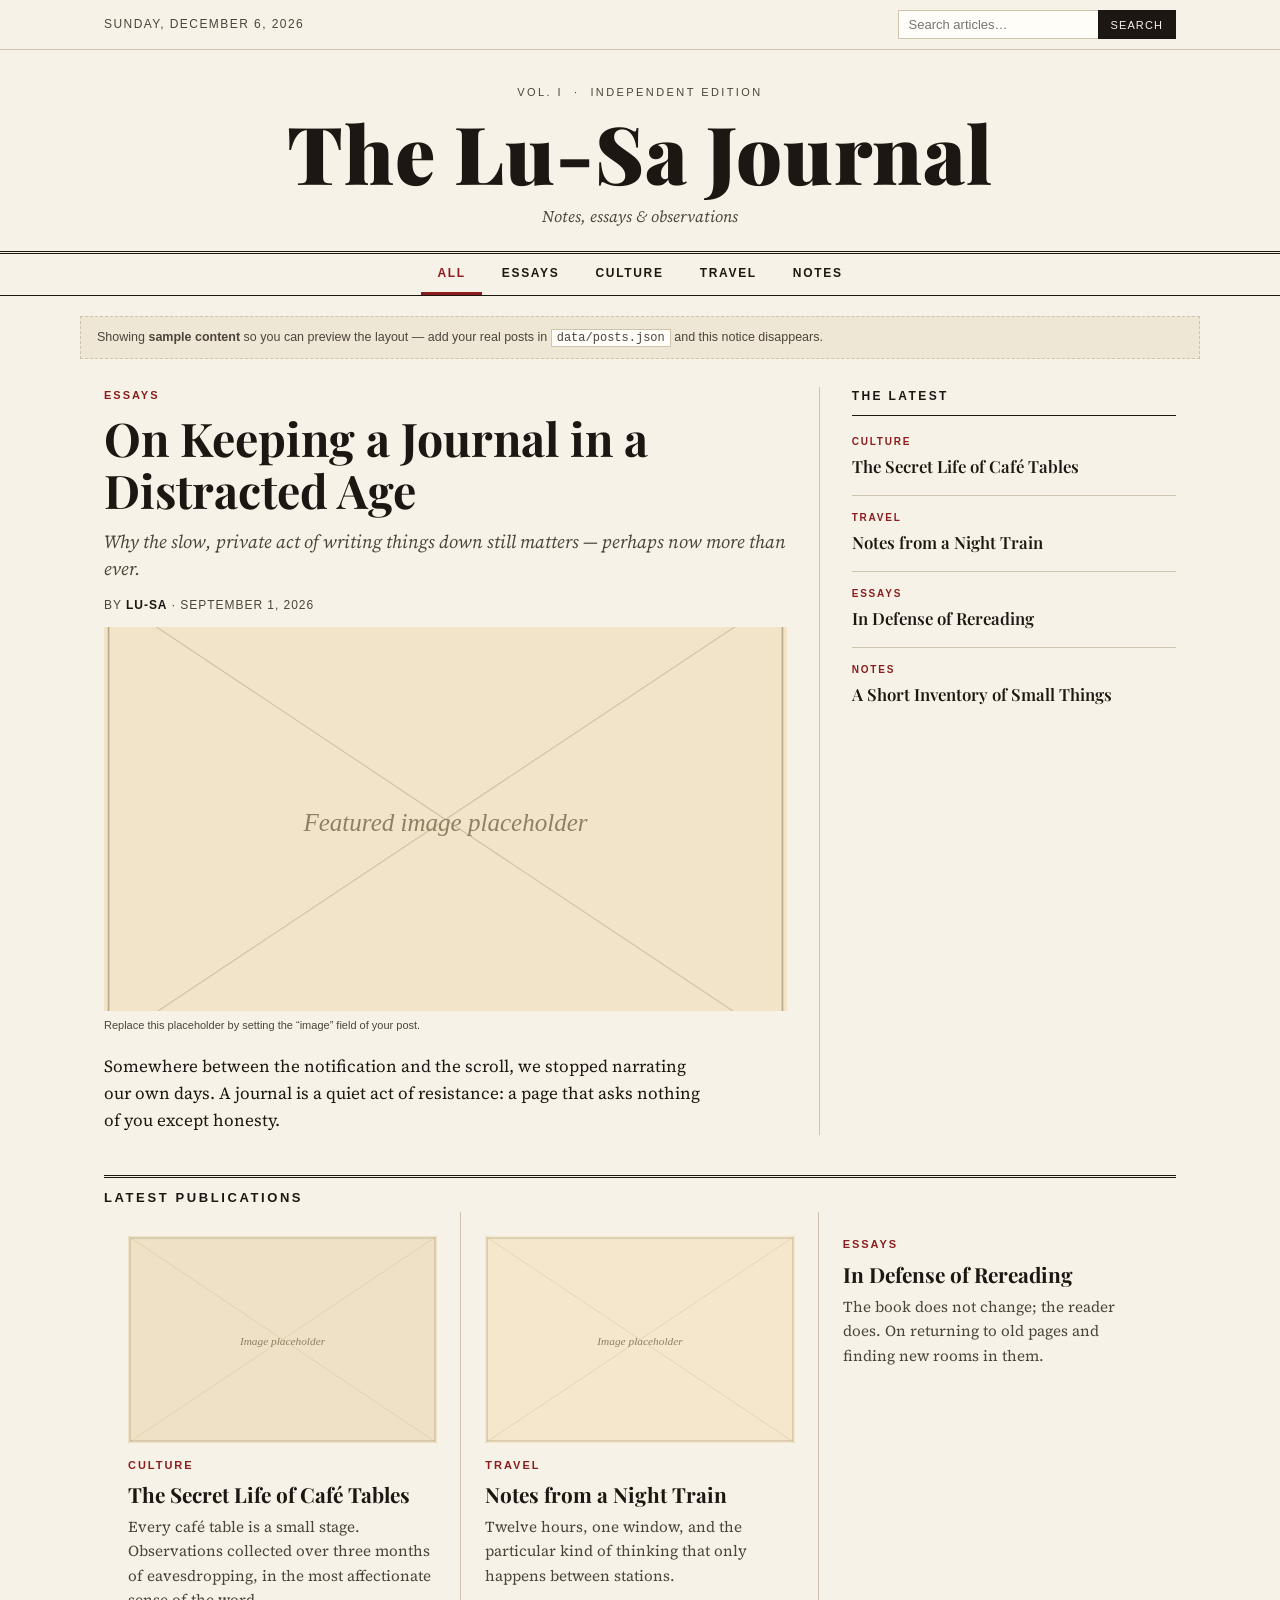
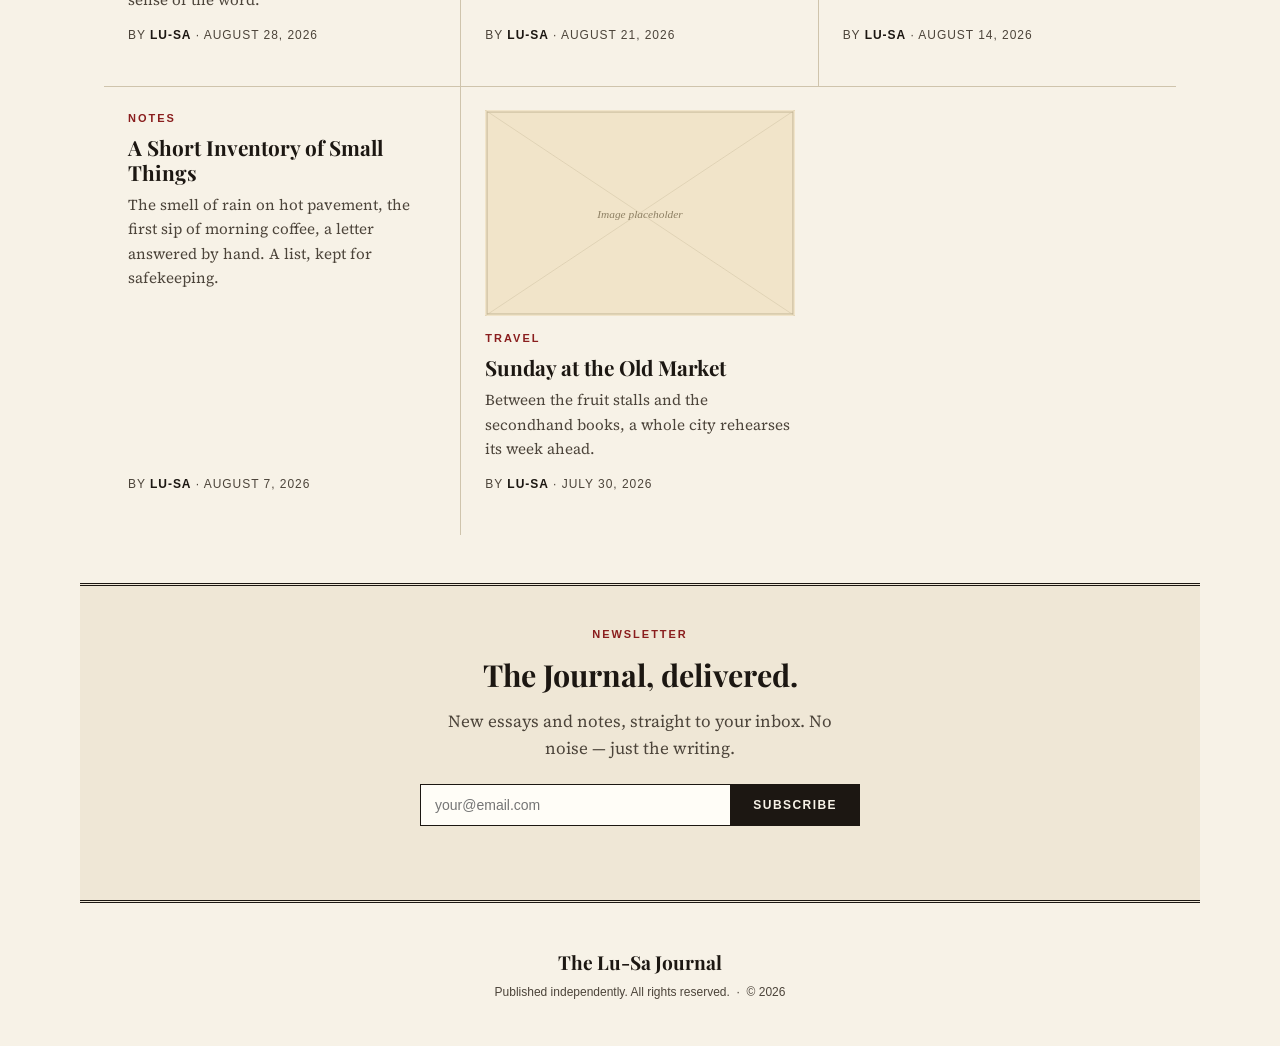
==== index.html @ d211409c "Build newspaper-style journal website Static HTML/CSS/JS site with a classic print-newspaper look: f" ====
<!DOCTYPE html>
<html lang="en">
<head>
  <meta charset="UTF-8" />
  <meta name="viewport" content="width=device-width, initial-scale=1.0" />
  <meta name="description" content="The Lu-Sa Journal — notes, essays and observations." />
  <title>The Lu-Sa Journal</title>
  <link rel="preconnect" href="https://fonts.googleapis.com" />
  <link rel="preconnect" href="https://fonts.gstatic.com" crossorigin />
  <link
    href="https://fonts.googleapis.com/css2?family=Playfair+Display:ital,wght@0,400;0,600;0,700;0,900;1,400&family=Source+Serif+4:ital,wght@0,400;0,600;1,400&display=swap"
    rel="stylesheet"
  />
  <link rel="stylesheet" href="css/styles.css" />
</head>
<body>
  <a class="skip-link" href="#main">Skip to content</a>

  <!-- Top bar: date + search -->
  <div class="topbar">
    <div class="container topbar__inner">
      <span class="topbar__date" id="current-date"></span>
      <form class="search" id="search-form" role="search" aria-label="Search the journal">
        <input
          type="search"
          id="search-input"
          class="search__input"
          placeholder="Search articles…"
          aria-label="Search articles"
          autocomplete="off"
        />
        <button type="submit" class="search__btn" aria-label="Search">Search</button>
      </form>
    </div>
  </div>

  <!-- Masthead -->
  <header class="masthead">
    <div class="container">
      <p class="masthead__edition">Vol. I &nbsp;·&nbsp; Independent Edition</p>
      <h1 class="masthead__title"><a href="#/" id="site-name">The Lu-Sa Journal</a></h1>
      <p class="masthead__tagline" id="site-tagline">Notes, essays &amp; observations</p>
    </div>
  </header>

  <!-- Category navigation -->
  <nav class="nav" aria-label="Categories">
    <div class="container">
      <ul class="nav__list" id="category-nav">
        <!-- populated by app.js -->
      </ul>
    </div>
  </nav>

  <!-- Sample-content notice (shown only while posts.json is empty) -->
  <div class="sample-notice container" id="sample-notice" hidden>
    Showing <strong>sample content</strong> so you can preview the layout — add your real posts in
    <code>data/posts.json</code> and this notice disappears.
  </div>

  <main id="main" class="container">
    <!-- Home view -->
    <section id="view-home">
      <div id="featured-slot"></div>
      <div class="section-head" id="grid-heading-wrap">
        <h2 class="section-head__title" id="grid-heading">Latest Publications</h2>
      </div>
      <div class="post-grid" id="post-grid"></div>
      <p class="empty-state" id="empty-state" hidden></p>
    </section>

    <!-- Single article view -->
    <section id="view-post" hidden></section>
  </main>

  <!-- Newsletter -->
  <section class="newsletter">
    <div class="container newsletter__box">
      <p class="kicker">Newsletter</p>
      <h2 class="newsletter__title">The Journal, delivered.</h2>
      <p class="newsletter__text">
        New essays and notes, straight to your inbox. No noise — just the writing.
      </p>
      <form class="newsletter__form" id="newsletter-form">
        <input
          type="email"
          id="newsletter-email"
          class="newsletter__input"
          placeholder="your@email.com"
          aria-label="Email address"
          required
        />
        <button type="submit" class="newsletter__btn">Subscribe</button>
      </form>
      <p class="newsletter__feedback" id="newsletter-feedback" role="status" aria-live="polite"></p>
    </div>
  </section>

  <footer class="footer">
    <div class="container footer__inner">
      <p class="footer__name" id="footer-name">The Lu-Sa Journal</p>
      <p class="footer__meta">
        <span id="footer-text">Published independently. All rights reserved.</span>
        &nbsp;·&nbsp; © <span id="footer-year"></span>
      </p>
    </div>
  </footer>

  <script src="js/app.js"></script>
</body>
</html>
---- css/styles.css ----
/* ============================================================
   The Lu-Sa Journal — classic newspaper look, modern build
   Palette: paper/sepia + ink black + one editorial accent.
   Change --accent to re-color the whole site.
   ============================================================ */

:root {
  --paper: #f7f2e7;
  --paper-deep: #efe7d6;
  --ink: #1c1712;
  --ink-soft: #4c443a;
  --rule: #cfc4ac;
  --rule-strong: #1c1712;
  --accent: #8a1e1e;

  --font-display: "Playfair Display", Georgia, "Times New Roman", serif;
  --font-body: "Source Serif 4", Georgia, "Times New Roman", serif;
  --font-ui: "Helvetica Neue", Helvetica, Arial, sans-serif;

  --measure: 68ch;
}

* { box-sizing: border-box; }

html { scroll-behavior: smooth; }

body {
  margin: 0;
  background: var(--paper);
  color: var(--ink);
  font-family: var(--font-body);
  font-size: 17px;
  line-height: 1.6;
}

.container {
  max-width: 1120px;
  margin: 0 auto;
  padding: 0 24px;
}

a { color: inherit; }

img { max-width: 100%; display: block; }

.skip-link {
  position: absolute;
  left: -999px;
  top: 0;
  background: var(--ink);
  color: var(--paper);
  padding: 8px 16px;
  z-index: 100;
}
.skip-link:focus { left: 0; }

/* ---------- Top bar ---------- */

.topbar {
  border-bottom: 1px solid var(--rule);
  font-family: var(--font-ui);
  font-size: 12px;
}

.topbar__inner {
  display: flex;
  align-items: center;
  justify-content: space-between;
  gap: 16px;
  padding-top: 10px;
  padding-bottom: 10px;
}

.topbar__date {
  text-transform: uppercase;
  letter-spacing: 0.12em;
  color: var(--ink-soft);
}

.search {
  display: flex;
  align-items: stretch;
}

.search__input {
  font-family: var(--font-ui);
  font-size: 13px;
  padding: 6px 10px;
  border: 1px solid var(--rule);
  border-right: none;
  background: #fffdf7;
  color: var(--ink);
  width: 200px;
  outline: none;
}

.search__input:focus { border-color: var(--ink); }

.search__btn {
  font-family: var(--font-ui);
  font-size: 11px;
  text-transform: uppercase;
  letter-spacing: 0.1em;
  padding: 6px 12px;
  border: 1px solid var(--ink);
  background: var(--ink);
  color: var(--paper);
  cursor: pointer;
}

.search__btn:hover { background: var(--accent); border-color: var(--accent); }

/* ---------- Masthead ---------- */

.masthead {
  text-align: center;
  padding: 34px 0 22px;
}

.masthead__edition {
  margin: 0 0 10px;
  font-family: var(--font-ui);
  font-size: 11px;
  text-transform: uppercase;
  letter-spacing: 0.22em;
  color: var(--ink-soft);
}

.masthead__title {
  margin: 0;
  font-family: var(--font-display);
  font-weight: 900;
  font-size: clamp(2.6rem, 7vw, 5rem);
  letter-spacing: 0.01em;
  line-height: 1;
}

.masthead__title a { text-decoration: none; }

.masthead__tagline {
  margin: 12px 0 0;
  font-style: italic;
  color: var(--ink-soft);
  font-size: 1rem;
}

/* ---------- Category nav ---------- */

.nav {
  border-top: 3px double var(--rule-strong);
  border-bottom: 1px solid var(--rule-strong);
  position: sticky;
  top: 0;
  background: var(--paper);
  z-index: 10;
}

.nav__list {
  list-style: none;
  margin: 0;
  padding: 0;
  display: flex;
  flex-wrap: wrap;
  justify-content: center;
  gap: 4px;
}

.nav__link {
  display: inline-block;
  padding: 12px 16px;
  font-family: var(--font-ui);
  font-size: 12px;
  font-weight: 600;
  text-transform: uppercase;
  letter-spacing: 0.14em;
  text-decoration: none;
  color: var(--ink);
  border-bottom: 3px solid transparent;
  cursor: pointer;
  background: none;
  border-top: none;
  border-left: none;
  border-right: none;
}

.nav__link:hover { color: var(--accent); }

.nav__link.is-active {
  color: var(--accent);
  border-bottom-color: var(--accent);
}

/* ---------- Sample notice ---------- */

.sample-notice {
  margin-top: 20px;
  padding: 10px 16px;
  border: 1px dashed var(--rule);
  background: var(--paper-deep);
  font-family: var(--font-ui);
  font-size: 12.5px;
  color: var(--ink-soft);
}

.sample-notice code {
  font-size: 12px;
  background: #fffdf7;
  padding: 1px 5px;
  border: 1px solid var(--rule);
}

/* ---------- Shared editorial bits ---------- */

.kicker {
  margin: 0 0 8px;
  font-family: var(--font-ui);
  font-size: 11px;
  font-weight: 700;
  text-transform: uppercase;
  letter-spacing: 0.18em;
  color: var(--accent);
}

.byline {
  font-family: var(--font-ui);
  font-size: 12px;
  text-transform: uppercase;
  letter-spacing: 0.08em;
  color: var(--ink-soft);
}

.byline strong { color: var(--ink); font-weight: 700; }

.section-head {
  margin-top: 40px;
  border-top: 3px double var(--rule-strong);
  padding-top: 10px;
}

.section-head__title {
  margin: 0;
  font-family: var(--font-ui);
  font-size: 13px;
  font-weight: 700;
  text-transform: uppercase;
  letter-spacing: 0.2em;
}

/* ---------- Featured story ---------- */

.featured {
  display: grid;
  grid-template-columns: 2fr 1fr;
  margin-top: 28px;
}

.featured__main { padding-right: 32px; }

.featured__figure { margin: 0 0 18px; }

.featured__figure img {
  width: 100%;
  aspect-ratio: 16 / 9;
  object-fit: cover;
  filter: sepia(0.12);
}

.featured__caption {
  font-family: var(--font-ui);
  font-size: 11px;
  color: var(--ink-soft);
  margin-top: 6px;
}

.featured__title {
  margin: 0 0 12px;
  font-family: var(--font-display);
  font-weight: 700;
  font-size: clamp(1.8rem, 4vw, 2.9rem);
  line-height: 1.12;
}

.featured__title a { text-decoration: none; }
.featured__title a:hover { color: var(--accent); }

.featured__subtitle {
  margin: 0 0 14px;
  font-size: 1.15rem;
  font-style: italic;
  color: var(--ink-soft);
  line-height: 1.45;
}

.featured__excerpt { margin: 14px 0 0; max-width: var(--measure); }

/* Sidebar: latest headlines */

.featured__aside {
  border-left: 1px solid var(--rule);
  padding-left: 32px;
}

.aside-title {
  margin: 0 0 4px;
  font-family: var(--font-ui);
  font-size: 12px;
  font-weight: 700;
  text-transform: uppercase;
  letter-spacing: 0.2em;
  border-bottom: 1px solid var(--rule-strong);
  padding-bottom: 8px;
}

.aside-list { list-style: none; margin: 0; padding: 0; }

.aside-list li {
  padding: 14px 0;
  border-bottom: 1px solid var(--rule);
}

.aside-list li:last-child { border-bottom: none; }

.aside-list .kicker { margin-bottom: 4px; font-size: 10px; }

.aside-list a {
  font-family: var(--font-display);
  font-weight: 600;
  font-size: 1.05rem;
  line-height: 1.25;
  text-decoration: none;
}

.aside-list a:hover { color: var(--accent); }

/* ---------- Post grid ---------- */

.post-grid {
  display: grid;
  grid-template-columns: repeat(3, 1fr);
  overflow: hidden; /* hides the outermost column rules */
  margin-top: 4px;
}

.card {
  padding: 24px 24px 28px;
  border-left: 1px solid var(--rule);
  border-bottom: 1px solid var(--rule);
  margin-left: -1px;   /* first column's left rule slides out of view */
  margin-bottom: -1px; /* last row's bottom rule slides out of view */
  display: flex;
  flex-direction: column;
}

.card__img {
  width: 100%;
  aspect-ratio: 3 / 2;
  object-fit: cover;
  margin-bottom: 14px;
  filter: sepia(0.12);
}

.card__title {
  margin: 0 0 8px;
  font-family: var(--font-display);
  font-weight: 700;
  font-size: 1.3rem;
  line-height: 1.2;
}

.card__title a { text-decoration: none; }
.card__title a:hover { color: var(--accent); }

.card__excerpt {
  margin: 0 0 14px;
  font-size: 0.95rem;
  color: var(--ink-soft);
}

.card .byline { margin-top: auto; }

.empty-state {
  margin: 48px 0 64px;
  text-align: center;
  font-style: italic;
  color: var(--ink-soft);
}

/* ---------- Single article ---------- */

.article { padding: 36px 0 20px; }

.article__back {
  font-family: var(--font-ui);
  font-size: 12px;
  text-transform: uppercase;
  letter-spacing: 0.12em;
  text-decoration: none;
  color: var(--ink-soft);
}

.article__back:hover { color: var(--accent); }

.article__header {
  max-width: 780px;
  margin: 24px auto 0;
  text-align: center;
}

.article__title {
  margin: 0 0 14px;
  font-family: var(--font-display);
  font-weight: 700;
  font-size: clamp(2rem, 5vw, 3.2rem);
  line-height: 1.1;
}

.article__subtitle {
  margin: 0 0 18px;
  font-size: 1.2rem;
  font-style: italic;
  color: var(--ink-soft);
}

.article__rule {
  width: 80px;
  margin: 22px auto;
  border: none;
  border-top: 3px double var(--rule-strong);
}

.article__figure { max-width: 900px; margin: 28px auto 0; }

.article__figure img {
  width: 100%;
  max-height: 480px;
  object-fit: cover;
  filter: sepia(0.12);
}

.article__figure figcaption {
  font-family: var(--font-ui);
  font-size: 11px;
  color: var(--ink-soft);
  margin-top: 8px;
  text-align: center;
}

.article__body {
  max-width: var(--measure);
  margin: 32px auto 0;
  font-size: 1.08rem;
  line-height: 1.75;
}

.article__body p { margin: 0 0 1.4em; }

.article__body > p:first-child::first-letter {
  font-family: var(--font-display);
  font-weight: 700;
  font-size: 3.4em;
  float: left;
  line-height: 0.85;
  padding: 4px 10px 0 0;
  color: var(--accent);
}

/* ---------- Newsletter ---------- */

.newsletter { padding: 48px 24px 8px; }

.newsletter__box {
  border-top: 3px double var(--rule-strong);
  border-bottom: 3px double var(--rule-strong);
  background: var(--paper-deep);
  text-align: center;
  padding: 40px 24px 44px;
}

.newsletter__title {
  margin: 0 0 8px;
  font-family: var(--font-display);
  font-weight: 700;
  font-size: 1.9rem;
}

.newsletter__text {
  margin: 0 auto 22px;
  max-width: 46ch;
  color: var(--ink-soft);
}

.newsletter__form {
  display: flex;
  justify-content: center;
  max-width: 440px;
  margin: 0 auto;
}

.newsletter__input {
  flex: 1;
  font-family: var(--font-ui);
  font-size: 14px;
  padding: 12px 14px;
  border: 1px solid var(--ink);
  border-right: none;
  background: #fffdf7;
  color: var(--ink);
  outline: none;
  min-width: 0;
}

.newsletter__btn {
  font-family: var(--font-ui);
  font-size: 12px;
  font-weight: 700;
  text-transform: uppercase;
  letter-spacing: 0.12em;
  padding: 12px 22px;
  border: 1px solid var(--ink);
  background: var(--ink);
  color: var(--paper);
  cursor: pointer;
}

.newsletter__btn:hover { background: var(--accent); border-color: var(--accent); }

.newsletter__feedback {
  margin: 14px 0 0;
  font-family: var(--font-ui);
  font-size: 13px;
  min-height: 1.2em;
}

.newsletter__feedback.is-ok { color: #2c5f2d; }
.newsletter__feedback.is-error { color: var(--accent); }

/* ---------- Footer ---------- */

.footer { padding: 36px 0 44px; }

.footer__inner { text-align: center; }

.footer__name {
  margin: 0 0 6px;
  font-family: var(--font-display);
  font-weight: 700;
  font-size: 1.2rem;
}

.footer__meta {
  margin: 0;
  font-family: var(--font-ui);
  font-size: 12px;
  color: var(--ink-soft);
}

/* ---------- Responsive ---------- */

@media (max-width: 900px) {
  .featured { grid-template-columns: 1fr; }
  .featured__main { padding-right: 0; }
  .featured__aside {
    border-left: none;
    border-top: 3px double var(--rule-strong);
    padding-left: 0;
    margin-top: 28px;
    padding-top: 16px;
  }
  .post-grid { grid-template-columns: repeat(2, 1fr); }
}

@media (max-width: 600px) {
  body { font-size: 16px; }
  .topbar__inner { flex-direction: column; align-items: stretch; gap: 8px; }
  .topbar__date { text-align: center; }
  .search__input { width: 100%; flex: 1; }
  .search { width: 100%; }
  .post-grid { grid-template-columns: 1fr; }
  .card { padding-left: 0; padding-right: 0; }
  .newsletter__form { flex-direction: column; gap: 10px; }
  .newsletter__input { border-right: 1px solid var(--ink); }
}
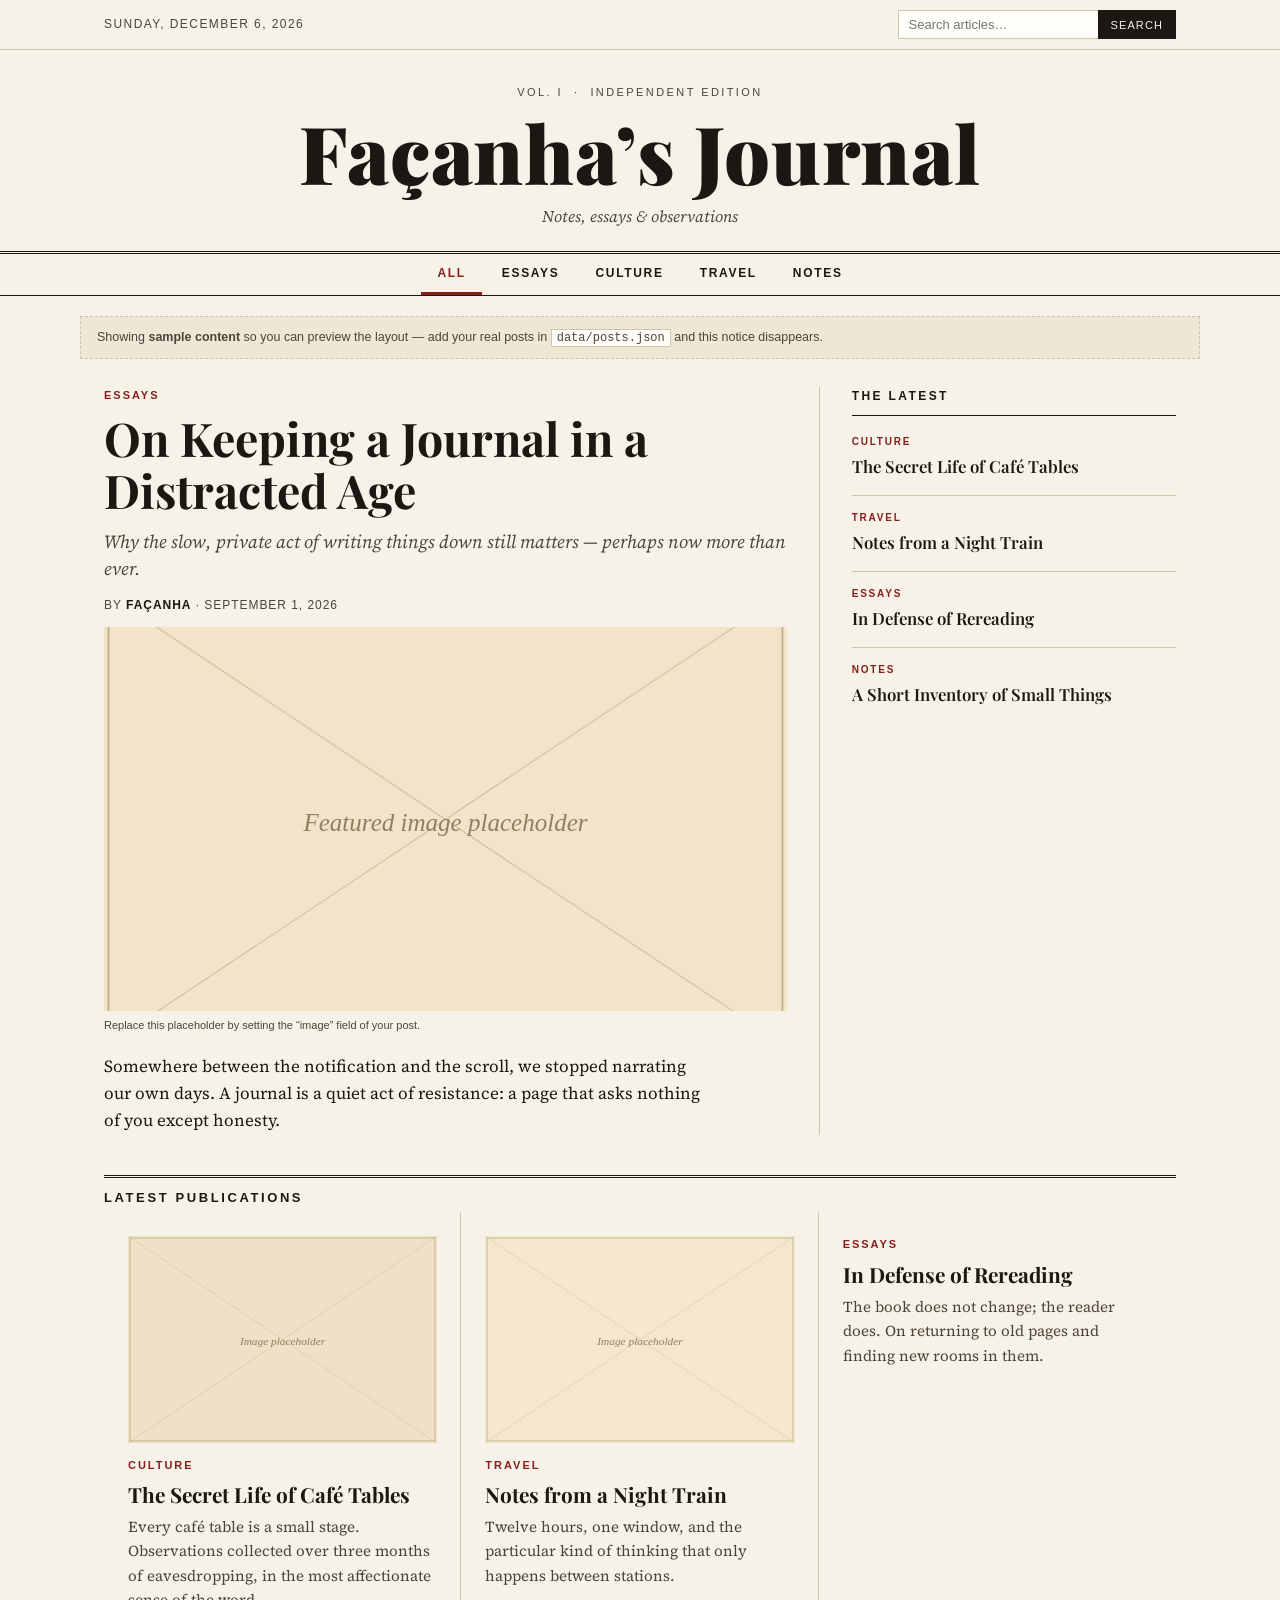
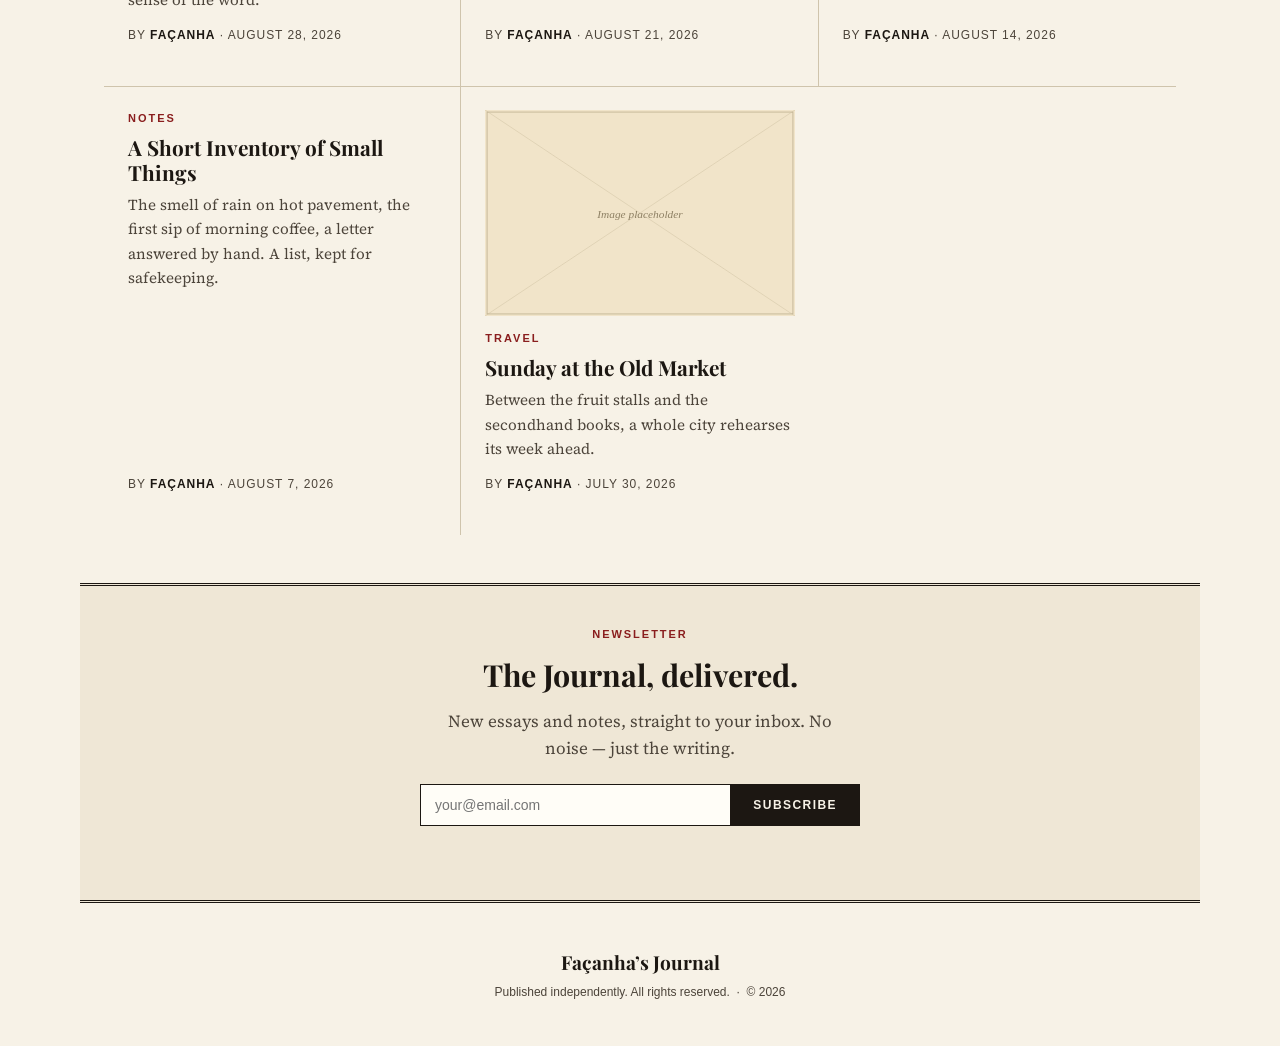
==== commit 41c463c4: "Rename site to Façanha’s Journal Co-Authored-By: Claude Fable 5 <noreply@anthropic.com> Claude-Sessi" ====
--- a/index.html
+++ b/index.html
@@ -3,8 +3,8 @@
 <head>
   <meta charset="UTF-8" />
   <meta name="viewport" content="width=device-width, initial-scale=1.0" />
-  <meta name="description" content="The Lu-Sa Journal — notes, essays and observations." />
-  <title>The Lu-Sa Journal</title>
+  <meta name="description" content="Façanha’s Journal — notes, essays and observations." />
+  <title>Façanha’s Journal</title>
   <link rel="preconnect" href="https://fonts.googleapis.com" />
   <link rel="preconnect" href="https://fonts.gstatic.com" crossorigin />
   <link
@@ -38,7 +38,7 @@
   <header class="masthead">
     <div class="container">
       <p class="masthead__edition">Vol. I &nbsp;·&nbsp; Independent Edition</p>
-      <h1 class="masthead__title"><a href="#/" id="site-name">The Lu-Sa Journal</a></h1>
+      <h1 class="masthead__title"><a href="#/" id="site-name">Façanha’s Journal</a></h1>
       <p class="masthead__tagline" id="site-tagline">Notes, essays &amp; observations</p>
     </div>
   </header>
@@ -98,7 +98,7 @@
 
   <footer class="footer">
     <div class="container footer__inner">
-      <p class="footer__name" id="footer-name">The Lu-Sa Journal</p>
+      <p class="footer__name" id="footer-name">Façanha’s Journal</p>
       <p class="footer__meta">
         <span id="footer-text">Published independently. All rights reserved.</span>
         &nbsp;·&nbsp; © <span id="footer-year"></span>
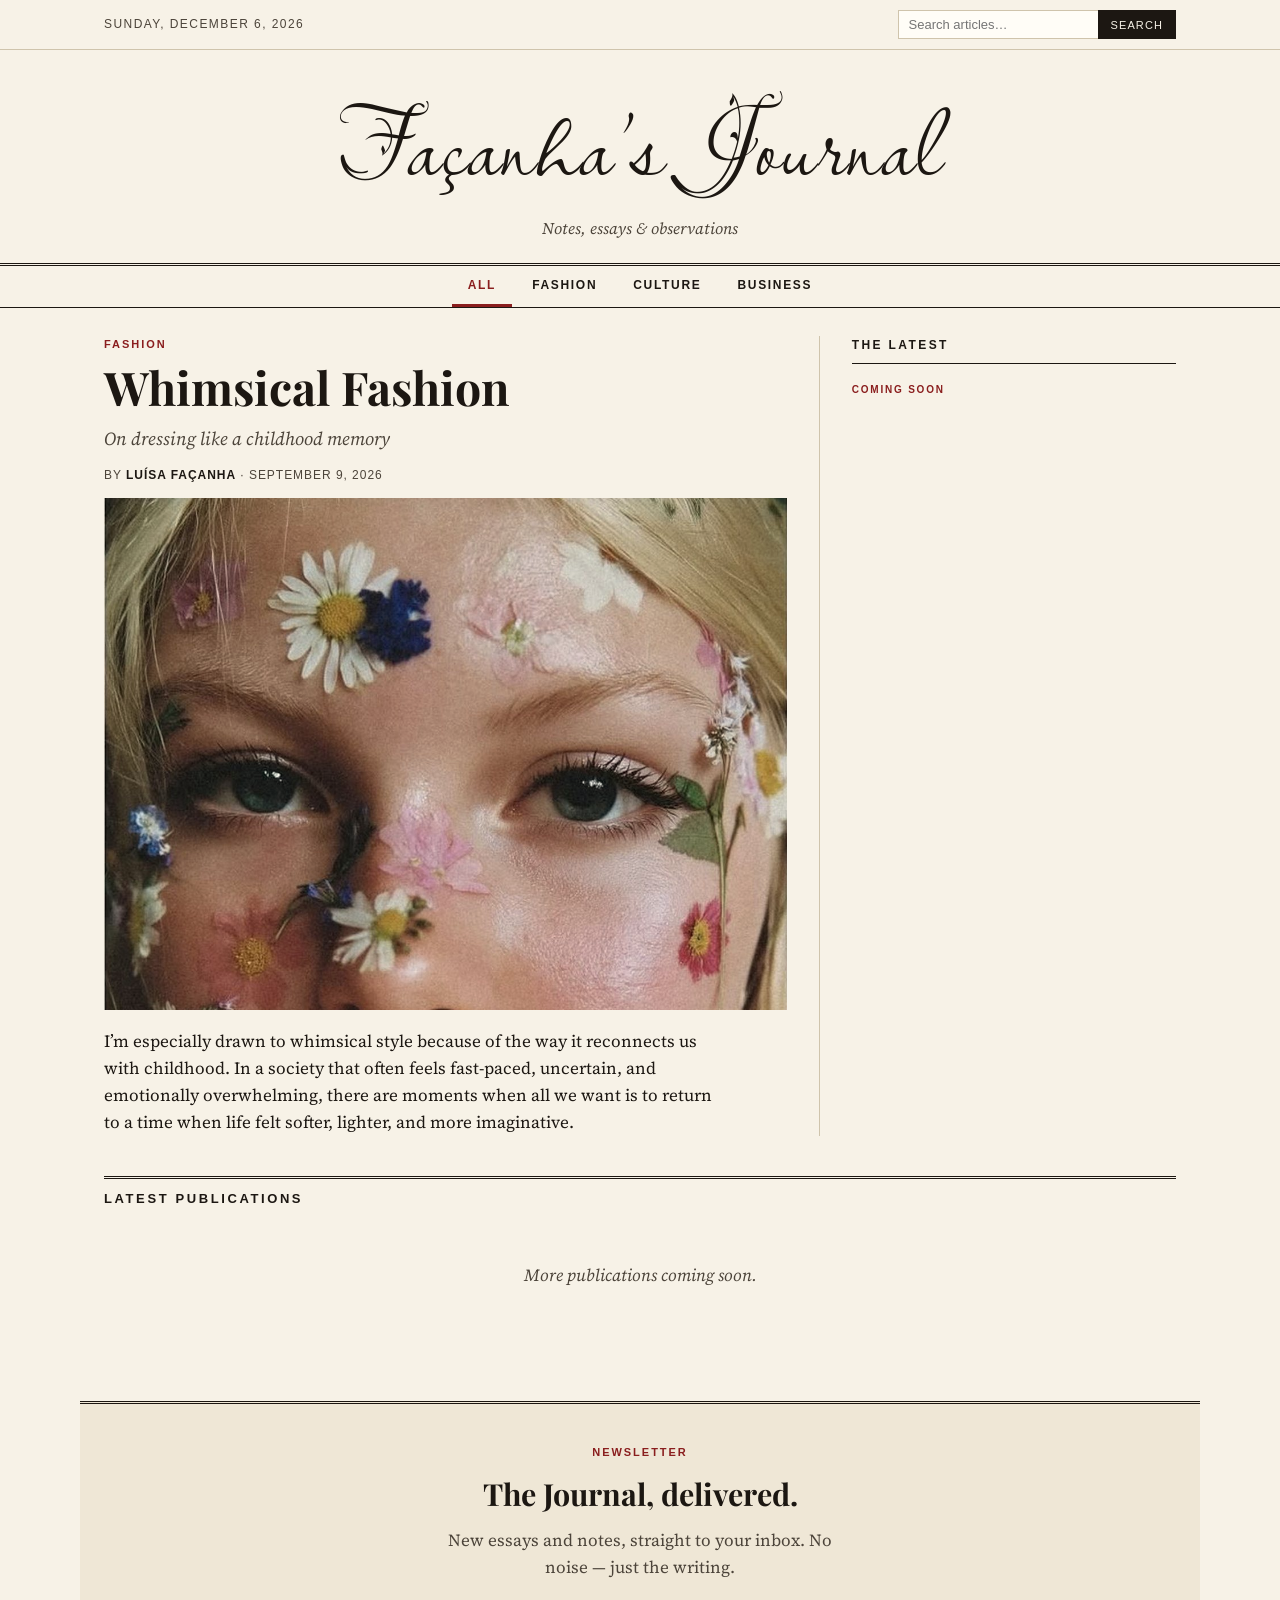
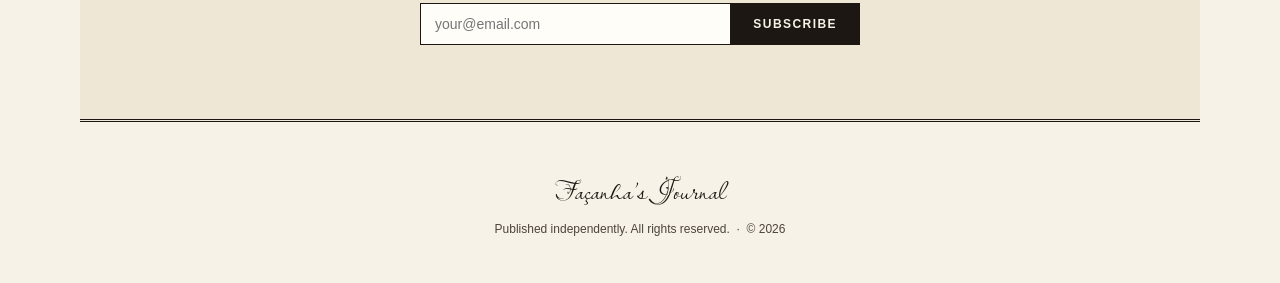
==== commit 3eb7a516: "Remove "Vol. I · Independent Edition" line from masthead" ====
--- a/index.html
+++ b/index.html
@@ -37,7 +37,6 @@
   <!-- Masthead -->
   <header class="masthead">
     <div class="container">
-      <p class="masthead__edition">Vol. I &nbsp;·&nbsp; Independent Edition</p>
       <h1 class="masthead__title"><a href="#/" id="site-name">Façanha’s Journal</a></h1>
       <p class="masthead__tagline" id="site-tagline">Notes, essays &amp; observations</p>
     </div>
--- a/css/styles.css
+++ b/css/styles.css
@@ -3,6 +3,15 @@
    Palette: paper/sepia + ink black + one editorial accent.
    Change --accent to re-color the whole site.
    ============================================================ */
+
+/* Masthead script font, self-hosted so the logo never falls back. */
+@font-face {
+  font-family: "Lavishly Yours";
+  font-style: normal;
+  font-weight: 400;
+  font-display: swap;
+  src: url("../fonts/lavishly-yours-latin.woff2") format("woff2");
+}
 
 :root {
   --paper: #f7f2e7;
@@ -14,6 +23,7 @@
   --accent: #8a1e1e;
 
   --font-display: "Playfair Display", Georgia, "Times New Roman", serif;
+  --font-logo: "Lavishly Yours", "Playfair Display", Georgia, cursive;
   --font-body: "Source Serif 4", Georgia, "Times New Roman", serif;
   --font-ui: "Helvetica Neue", Helvetica, Arial, sans-serif;
 
@@ -117,22 +127,14 @@
   padding: 34px 0 22px;
 }
 
-.masthead__edition {
-  margin: 0 0 10px;
-  font-family: var(--font-ui);
-  font-size: 11px;
-  text-transform: uppercase;
-  letter-spacing: 0.22em;
-  color: var(--ink-soft);
-}
-
 .masthead__title {
   margin: 0;
-  font-family: var(--font-display);
-  font-weight: 900;
-  font-size: clamp(2.6rem, 7vw, 5rem);
+  font-family: var(--font-logo);
+  font-weight: 400;
+  font-size: clamp(3.4rem, 9vw, 6.5rem);
   letter-spacing: 0.01em;
-  line-height: 1;
+  line-height: 1.15; /* script ascenders/descenders need breathing room */
+  padding: 0 0.2em;  /* keep swashes from clipping at the edges */
 }
 
 .masthead__title a { text-decoration: none; }
@@ -260,7 +262,7 @@
 
 .featured__figure img {
   width: 100%;
-  aspect-ratio: 16 / 9;
+  aspect-ratio: 4 / 3; /* fashion imagery is mostly portrait; 4:3 keeps faces in frame */
   object-fit: cover;
   filter: sepia(0.12);
 }
@@ -353,7 +355,7 @@
 
 .card__img {
   width: 100%;
-  aspect-ratio: 3 / 2;
+  aspect-ratio: 4 / 3;
   object-fit: cover;
   margin-bottom: 14px;
   filter: sepia(0.12);
@@ -432,7 +434,7 @@
 
 .article__figure img {
   width: 100%;
-  max-height: 480px;
+  max-height: 640px;
   object-fit: cover;
   filter: sepia(0.12);
 }
@@ -453,6 +455,61 @@
 }
 
 .article__body p { margin: 0 0 1.4em; }
+
+.article__h2 {
+  margin: 2.4em 0 0.2em;
+  font-family: var(--font-display);
+  font-weight: 700;
+  font-size: 1.7rem;
+  line-height: 1.2;
+  text-align: center;
+}
+
+.article__h2::before {
+  content: "";
+  display: block;
+  width: 48px;
+  margin: 0 auto 18px;
+  border-top: 3px double var(--rule-strong);
+}
+
+.article__deck {
+  margin: 0 0 1.4em;
+  text-align: center;
+  font-style: italic;
+  color: var(--ink-soft);
+}
+
+.article__inline {
+  /* Break out of the text measure: plates run wider than the prose column. */
+  width: min(900px, calc(100vw - 48px));
+  margin: 1.8em 0 2.2em 50%;
+  transform: translateX(-50%);
+}
+
+.article__inline img {
+  width: 100%;
+  filter: sepia(0.08);
+}
+
+.article__inline figcaption {
+  font-family: var(--font-ui);
+  font-size: 11px;
+  color: var(--ink-soft);
+  margin-top: 8px;
+  text-align: center;
+}
+
+.article__quote {
+  margin: 1.8em 0;
+  padding: 0.4em 0 0.4em 1.2em;
+  border-left: 3px solid var(--accent);
+  font-family: var(--font-display);
+  font-style: italic;
+  font-size: 1.35rem;
+  line-height: 1.35;
+  color: var(--ink);
+}
 
 .article__body > p:first-child::first-letter {
   font-family: var(--font-display);
@@ -542,9 +599,9 @@
 
 .footer__name {
   margin: 0 0 6px;
-  font-family: var(--font-display);
-  font-weight: 700;
-  font-size: 1.2rem;
+  font-family: var(--font-logo);
+  font-weight: 400;
+  font-size: 1.9rem;
 }
 
 .footer__meta {
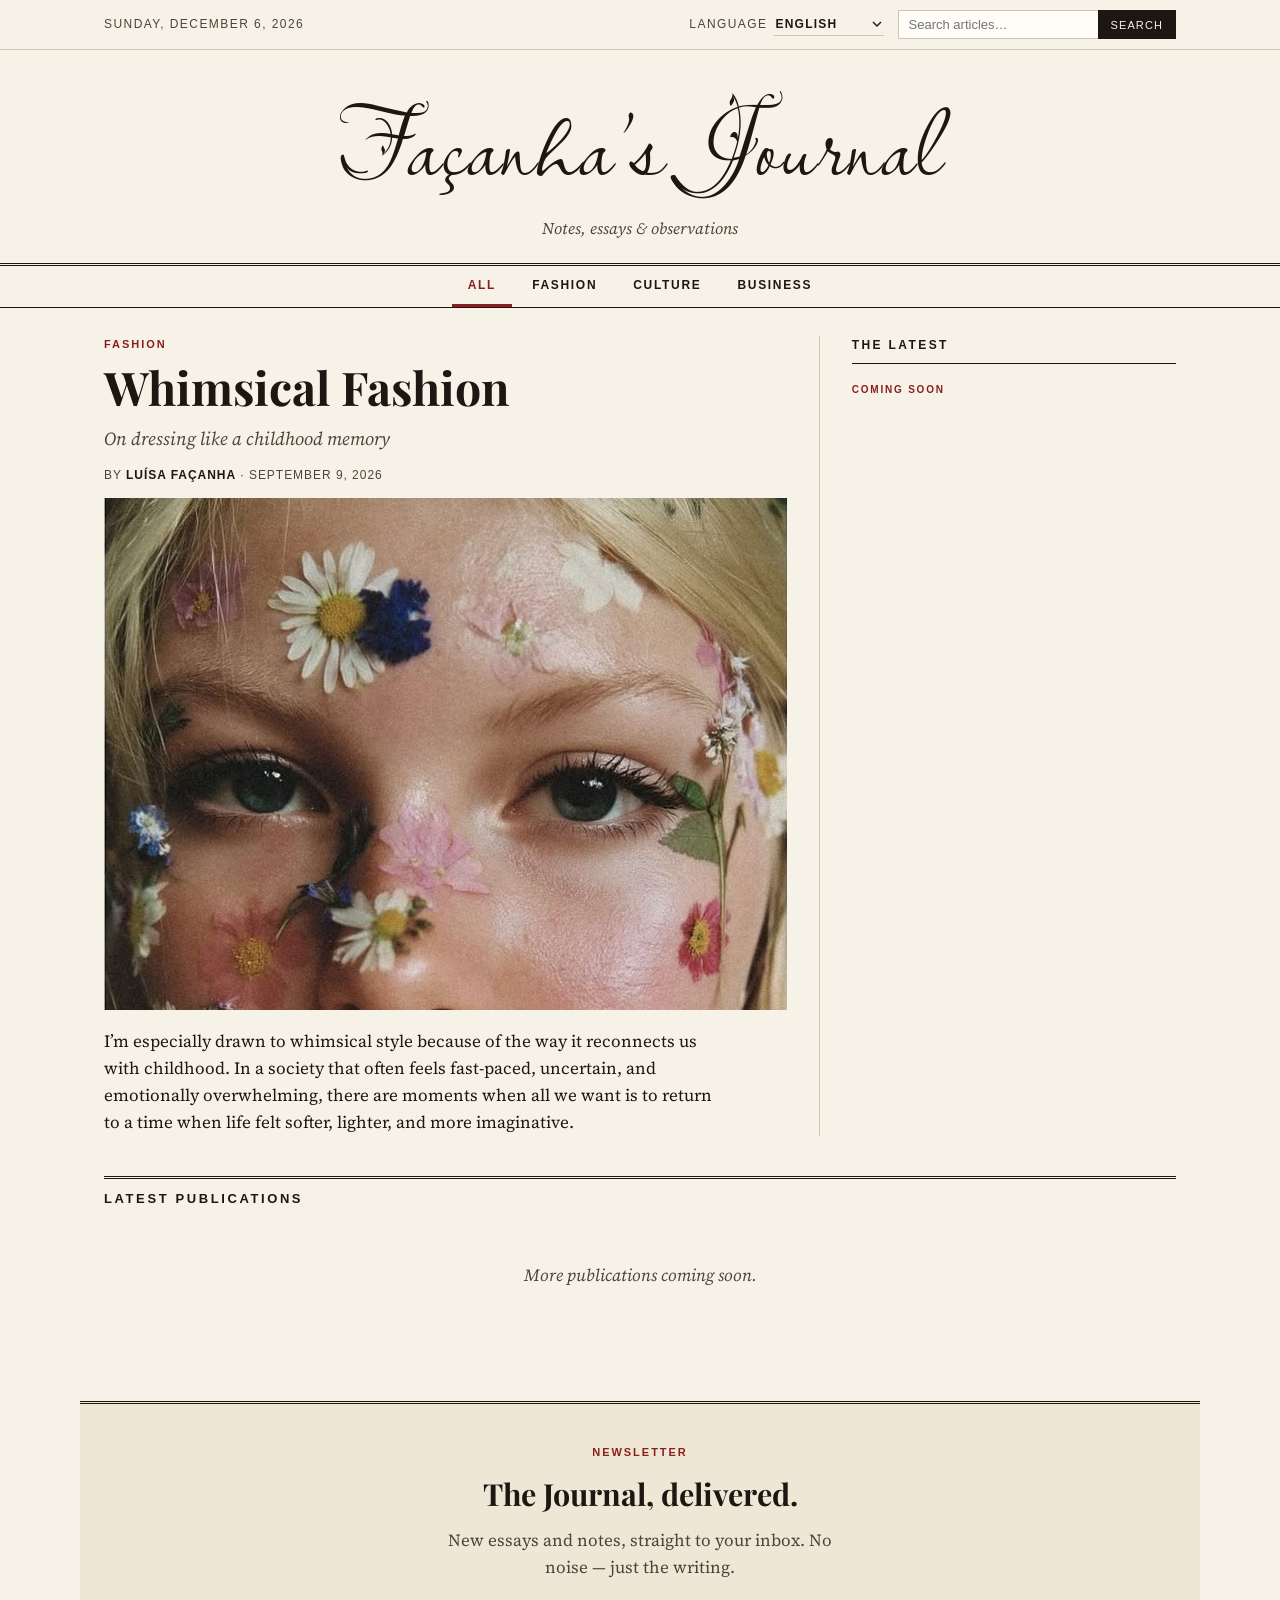
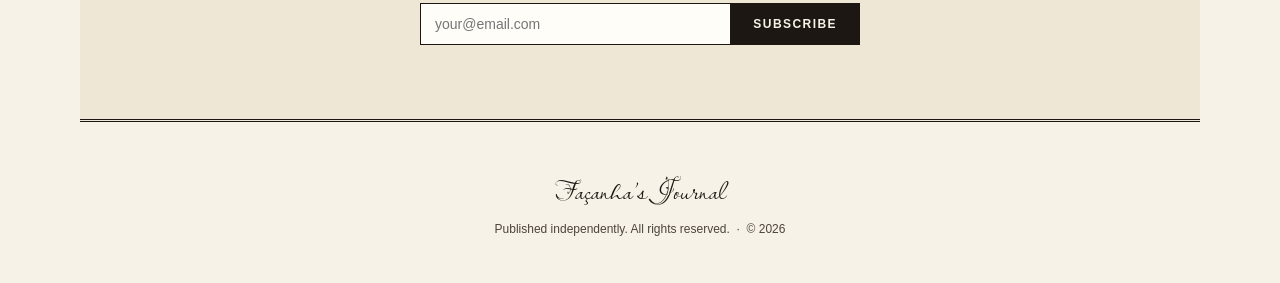
==== commit f800a9bc: "Add English/Portuguese language switcher and article translations Interface strings are translated i" ====
--- a/index.html
+++ b/index.html
@@ -14,23 +14,26 @@
   <link rel="stylesheet" href="css/styles.css" />
 </head>
 <body>
-  <a class="skip-link" href="#main">Skip to content</a>
+  <a class="skip-link" href="#main" id="skip-link">Skip to content</a>
 
-  <!-- Top bar: date + search -->
+  <!-- Top bar: date + language + search -->
   <div class="topbar">
     <div class="container topbar__inner">
       <span class="topbar__date" id="current-date"></span>
-      <form class="search" id="search-form" role="search" aria-label="Search the journal">
-        <input
-          type="search"
-          id="search-input"
-          class="search__input"
-          placeholder="Search articles…"
-          aria-label="Search articles"
-          autocomplete="off"
-        />
-        <button type="submit" class="search__btn" aria-label="Search">Search</button>
-      </form>
+      <div class="topbar__tools">
+        <div id="lang-slot"></div>
+        <form class="search" id="search-form" role="search" aria-label="Search the journal">
+          <input
+            type="search"
+            id="search-input"
+            class="search__input"
+            placeholder="Search articles…"
+            aria-label="Search articles"
+            autocomplete="off"
+          />
+          <button type="submit" class="search__btn" id="search-btn">Search</button>
+        </form>
+      </div>
     </div>
   </div>
 
@@ -75,21 +78,22 @@
   <!-- Newsletter -->
   <section class="newsletter">
     <div class="container newsletter__box">
-      <p class="kicker">Newsletter</p>
-      <h2 class="newsletter__title">The Journal, delivered.</h2>
-      <p class="newsletter__text">
+      <p class="kicker" id="nl-kicker">Newsletter</p>
+      <h2 class="newsletter__title" id="nl-title">The Journal, delivered.</h2>
+      <p class="newsletter__text" id="nl-text">
         New essays and notes, straight to your inbox. No noise — just the writing.
       </p>
-      <form class="newsletter__form" id="newsletter-form">
+      <form class="newsletter__form" id="newsletter-form" method="post" action="https://app.kit.com/forms/9933597/subscriptions">
         <input
           type="email"
           id="newsletter-email"
+          name="email_address"
           class="newsletter__input"
           placeholder="your@email.com"
           aria-label="Email address"
           required
         />
-        <button type="submit" class="newsletter__btn">Subscribe</button>
+        <button type="submit" class="newsletter__btn" id="nl-btn">Subscribe</button>
       </form>
       <p class="newsletter__feedback" id="newsletter-feedback" role="status" aria-live="polite"></p>
     </div>
--- a/css/styles.css
+++ b/css/styles.css
@@ -86,6 +86,44 @@
   letter-spacing: 0.12em;
   color: var(--ink-soft);
 }
+
+.topbar__tools {
+  display: flex;
+  align-items: center;
+  gap: 14px;
+}
+
+/* Language switcher: a bare uppercase label with a native select behind it */
+.lang {
+  display: inline-flex;
+  align-items: center;
+  gap: 6px;
+  text-transform: uppercase;
+  letter-spacing: 0.12em;
+  color: var(--ink-soft);
+}
+
+.lang__select {
+  font-family: var(--font-ui);
+  font-size: 12px;
+  font-weight: 600;
+  text-transform: uppercase;
+  letter-spacing: 0.1em;
+  color: var(--ink);
+  background: transparent;
+  border: none;
+  border-bottom: 1px solid var(--rule);
+  padding: 4px 18px 4px 2px;
+  cursor: pointer;
+  appearance: none;
+  -webkit-appearance: none;
+  background-image: url("data:image/svg+xml;utf8,<svg xmlns='http://www.w3.org/2000/svg' width='10' height='6' viewBox='0 0 10 6'><path d='M1 1l4 4 4-4' fill='none' stroke='%231c1712' stroke-width='1.4'/></svg>");
+  background-repeat: no-repeat;
+  background-position: right 2px center;
+}
+
+.lang__select:hover,
+.lang__select:focus { border-bottom-color: var(--accent); outline: none; }
 
 .search {
   display: flex;
@@ -420,6 +458,16 @@
   margin: 0 0 18px;
   font-size: 1.2rem;
   font-style: italic;
+  color: var(--ink-soft);
+}
+
+.article__notice {
+  margin: 18px auto 0;
+  max-width: 520px;
+  padding: 8px 14px;
+  border: 1px dashed var(--rule);
+  font-family: var(--font-ui);
+  font-size: 12px;
   color: var(--ink-soft);
 }
 
@@ -630,6 +678,8 @@
   body { font-size: 16px; }
   .topbar__inner { flex-direction: column; align-items: stretch; gap: 8px; }
   .topbar__date { text-align: center; }
+  .topbar__tools { flex-direction: column; align-items: stretch; gap: 8px; }
+  .lang { justify-content: center; }
   .search__input { width: 100%; flex: 1; }
   .search { width: 100%; }
   .post-grid { grid-template-columns: 1fr; }
